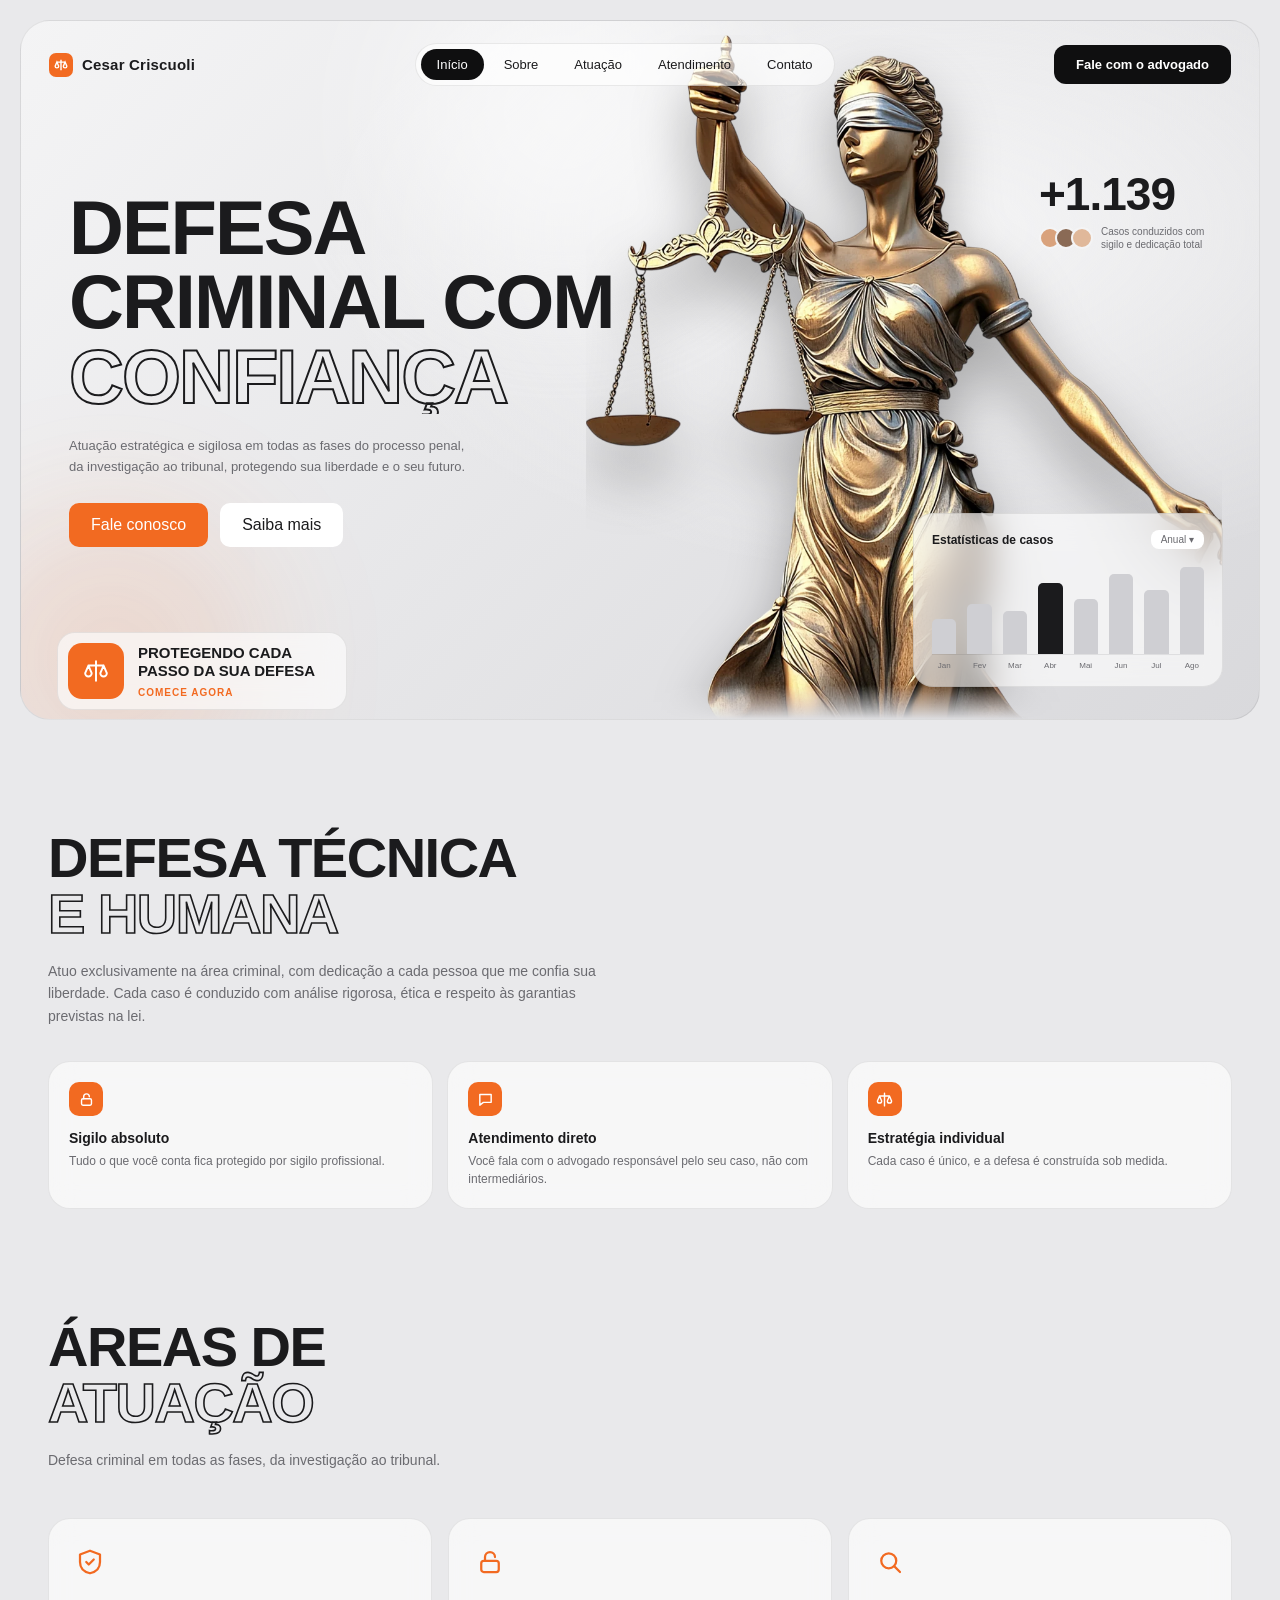
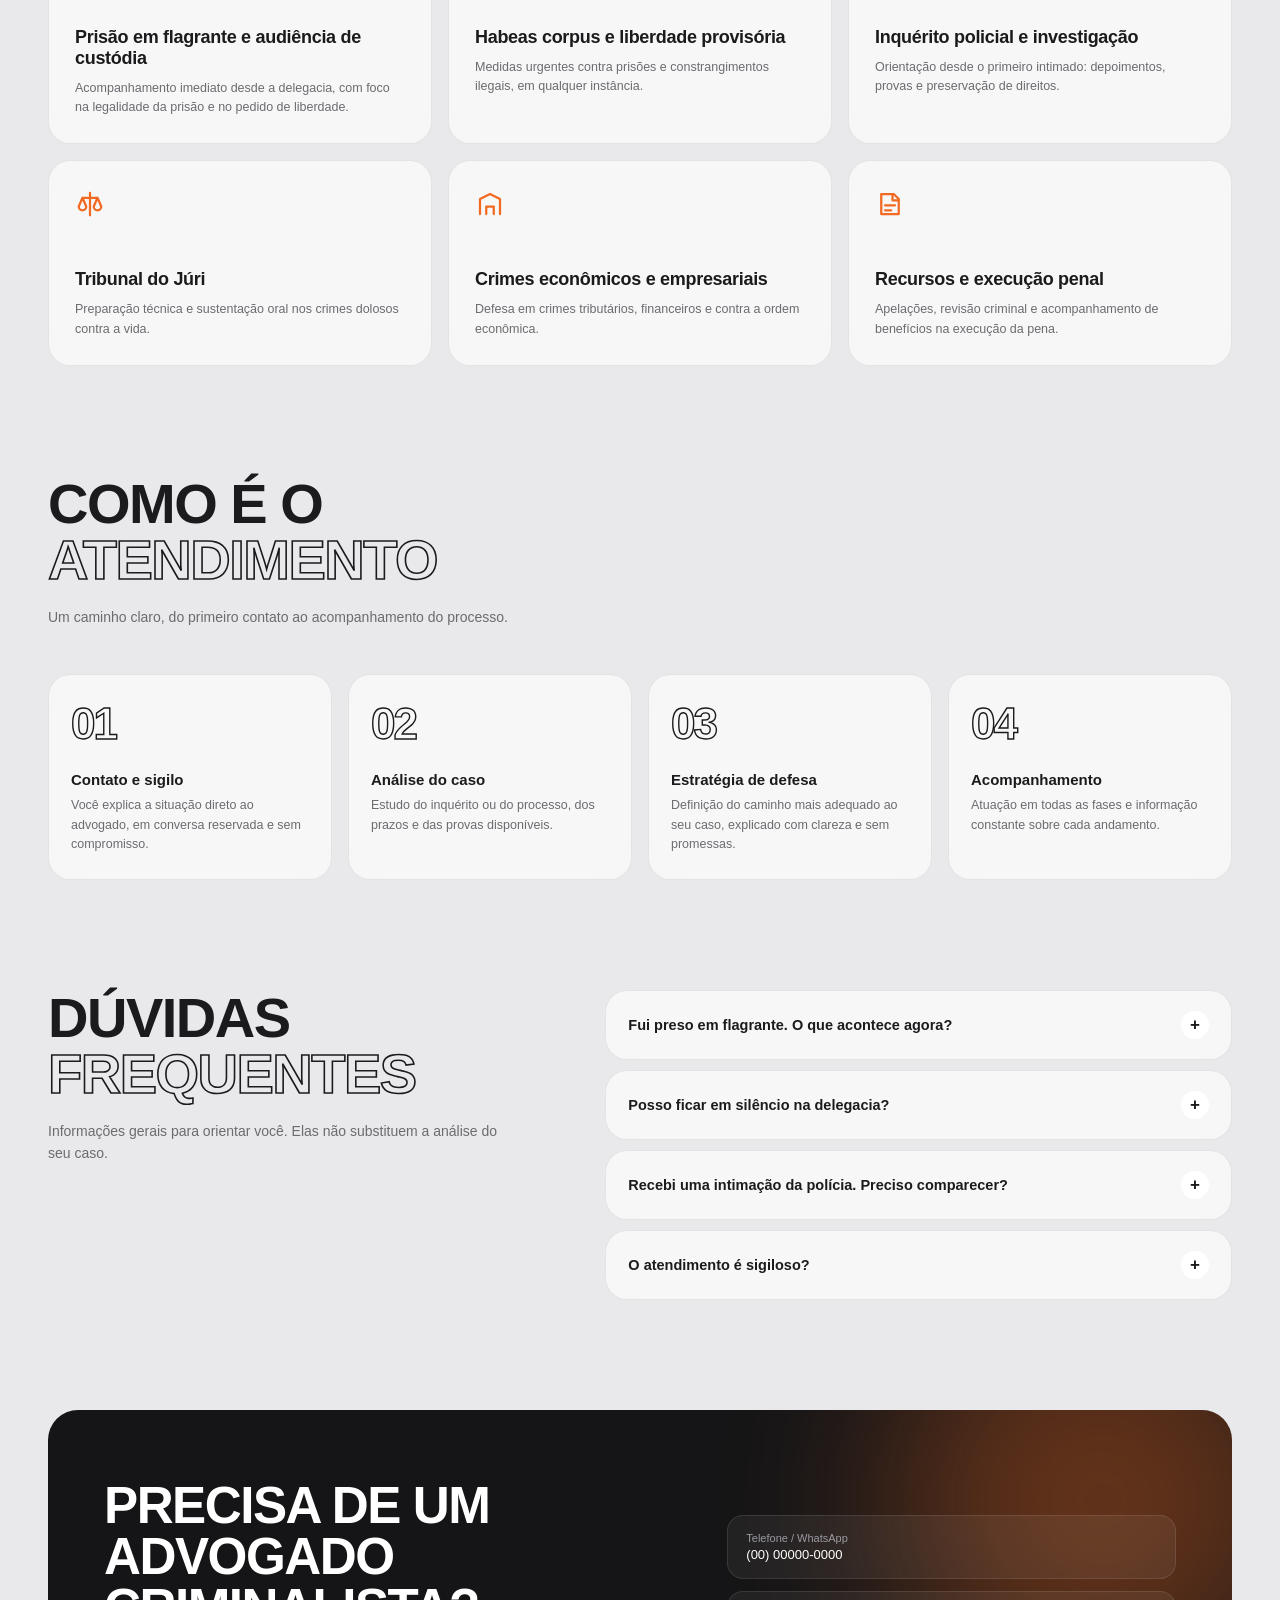
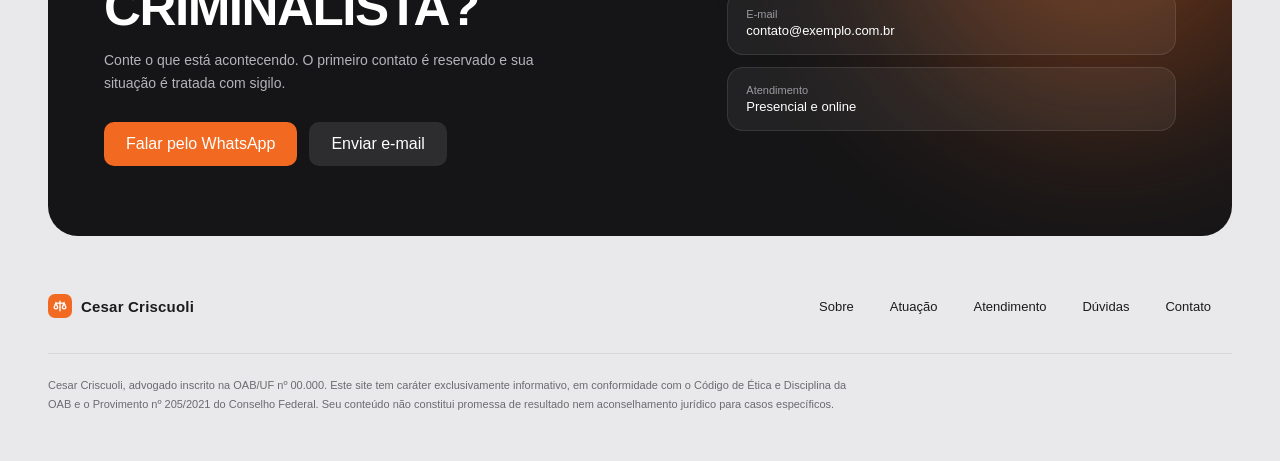
==== exemplo3/index.html @ bf40778b "inserindo novos portfolios" ====
<!DOCTYPE html>
<html lang="pt-BR">
<head>
<meta charset="UTF-8">
<meta name="viewport" content="width=device-width, initial-scale=1, viewport-fit=cover">
<title>Cesar Criscuoli | Advogado Criminalista</title>
<style>
:root{--bg:#e9e9eb;--stage1:#f4f4f5;--stage2:#d9d9dc;--ink:#1b1b1d;--mut:#6b6b70;--acc:#f26a21;--acc2:#d9540f;--card:rgba(255,255,255,.62);--line:rgba(0,0,0,.08);--btn:#0f0f10;--btnt:#fff;--ghost:#fff;--bar:#cfcfd3;
box-sizing:border-box;padding-top:env(safe-area-inset-top,0px);padding-bottom:env(safe-area-inset-bottom,0px)}
@media (prefers-color-scheme:dark){:root:not([data-theme="light"]){--bg:#101011;--stage1:#2a2a2d;--stage2:#18181a;--ink:#f2f2f3;--mut:#a1a1a8;--card:rgba(40,40,44,.65);--line:rgba(255,255,255,.1);--btn:#f2f2f3;--btnt:#111;--ghost:#2c2c30;--bar:#4a4a50}}
:root[data-theme="dark"]{--bg:#101011;--stage1:#2a2a2d;--stage2:#18181a;--ink:#f2f2f3;--mut:#a1a1a8;--card:rgba(40,40,44,.65);--line:rgba(255,255,255,.1);--btn:#f2f2f3;--btnt:#111;--ghost:#2c2c30;--bar:#4a4a50}
*{box-sizing:border-box;margin:0}
html{scroll-padding-top:env(safe-area-inset-top,0px)}
body{background:var(--bg);color:var(--ink);font-family:"Helvetica Neue",Inter,Arial,sans-serif;padding:20px;min-height:100vh}
.stage{position:relative;max-width:1240px;margin:0 auto;min-height:700px;border-radius:30px;overflow:hidden;background:radial-gradient(900px 500px at 75% 30%,var(--stage1),transparent 70%),linear-gradient(135deg,var(--stage1),var(--stage2));border:1px solid var(--line);isolation:isolate}
.blob{position:absolute;border-radius:50%;filter:blur(70px);z-index:-1;opacity:.55;animation:drift 14s ease-in-out infinite alternate}
.b1{width:340px;height:340px;background:#fff;top:-80px;left:30%}
.b2{width:300px;height:300px;background:rgba(242,106,33,.25);bottom:-90px;left:-60px;animation-delay:-5s}
@keyframes drift{to{transform:translate(50px,40px) scale(1.15)}}
/* nav */
nav{position:absolute;top:22px;left:28px;right:28px;display:flex;align-items:center;justify-content:space-between;z-index:5;animation:down .9s cubic-bezier(.2,.8,.2,1) both}
@keyframes down{from{opacity:0;transform:translateY(-24px)}}
.logo{display:flex;align-items:center;gap:9px;font-weight:700;font-size:15px;letter-spacing:.2px}
.logo i{width:24px;height:24px;border-radius:7px;background:var(--acc);display:grid;place-items:center}
.logo svg{width:14px;height:14px}
.menu{display:flex;gap:4px;padding:5px;border-radius:999px;background:var(--card);backdrop-filter:blur(12px);border:1px solid var(--line)}
.menu a{font-size:13px;color:var(--ink);text-decoration:none;padding:8px 16px;border-radius:999px;transition:background .3s,color .3s}
.menu a:hover,.menu a.on{background:var(--btn);color:var(--btnt)}
.login{background:var(--btn);color:var(--btnt);border:0;border-radius:12px;padding:12px 22px;font-size:13px;font-weight:600;cursor:pointer;transition:transform .3s,box-shadow .3s}
.login:hover{transform:translateY(-2px);box-shadow:0 10px 24px rgba(0,0,0,.25)}
/* copy */
.copy{position:absolute;left:48px;top:170px;max-width:560px;z-index:3}
h1{font-size:clamp(40px,6vw,76px);line-height:.98;font-weight:800;letter-spacing:-2px;text-transform:uppercase}
h1 .l{display:block;overflow:hidden}
h1 .l span{display:block;transform:translateY(105%);animation:up 1s cubic-bezier(.2,.8,.2,1) forwards}
h1 .l:nth-child(2) span{animation-delay:.12s}h1 .l:nth-child(3) span{animation-delay:.24s}
h1 .out{color:transparent;-webkit-text-stroke:2px var(--ink);transition:color .5s}
h1 .out:hover{color:var(--ink)}
@keyframes up{to{transform:none}}
.sub{margin-top:22px;max-width:400px;font-size:13px;line-height:1.55;color:var(--mut)}
.cta{display:flex;gap:12px;margin-top:26px}
.btn{font:600 13px inherit;font-family:inherit;border:0;border-radius:10px;padding:13px 22px;cursor:pointer;position:relative;overflow:hidden;transition:transform .3s,box-shadow .3s}
.btn.p{background:var(--acc);color:#fff}
.btn.p::after{content:"";position:absolute;inset:0;background:linear-gradient(110deg,transparent 30%,rgba(255,255,255,.45) 50%,transparent 70%);transform:translateX(-120%);animation:shine 3.5s 2s infinite}
@keyframes shine{to{transform:translateX(120%)}}
.btn.p:hover{background:var(--acc2);transform:translateY(-3px);box-shadow:0 12px 26px rgba(242,106,33,.4)}
.btn.g{background:var(--ghost);color:var(--ink)}
.btn.g:hover{transform:translateY(-3px);box-shadow:0 10px 22px rgba(0,0,0,.15)}
.fade{opacity:0;animation:in .9s cubic-bezier(.2,.8,.2,1) forwards}
@keyframes in{from{opacity:0;transform:translateY(26px)}to{opacity:1;transform:none}}
/* statue */
.statue{position:absolute;right:3%;bottom:0;height:98%;width:auto;aspect-ratio:1023/1100;z-index:1;opacity:0;transform-origin:50% 100%;animation:rise 1.4s .3s cubic-bezier(.2,.8,.2,1) forwards,sway 7s 1.8s ease-in-out infinite;filter:drop-shadow(0 30px 28px rgba(0,0,0,.3));-webkit-mask-image:linear-gradient(to top,transparent 0,#000 5%);mask-image:linear-gradient(to top,transparent 0,#000 5%)}
@keyframes rise{from{opacity:0;transform:translateY(60px) scale(.96)}to{opacity:1;transform:none}}
@keyframes sway{0%,100%{transform:rotate(-.8deg)}50%{transform:rotate(.8deg) translateY(-6px)}}
/* stat */
.stat{position:absolute;right:48px;top:150px;z-index:3;text-align:left;animation-delay:1s}
.stat b{display:block;font-size:46px;font-weight:700;letter-spacing:-1px;line-height:1}
.faces{display:flex;align-items:center;gap:8px;margin-top:8px}
.faces span{display:flex}
.faces i{width:22px;height:22px;border-radius:50%;border:2px solid var(--stage1);margin-left:-6px;background:#c98;}
.faces i:nth-child(1){background:#d9a27c;margin:0}.faces i:nth-child(2){background:#8a6a55}.faces i:nth-child(3){background:#e0b89a}
.faces small{font-size:10px;line-height:1.3;color:var(--mut);max-width:110px}
/* person card */
.person{position:absolute;left:36px;bottom:9px;z-index:3;display:flex;align-items:center;gap:14px;padding:10px 18px 10px 10px;border-radius:18px;background:var(--card);backdrop-filter:blur(14px);border:1px solid var(--line);animation-delay:1.2s;transition:transform .4s}
.person:hover{transform:translateY(-5px)}
.ph{width:56px;height:56px;border-radius:14px;background:var(--acc);display:grid;place-items:center;flex:none}
.ph svg{width:26px;height:26px}
.ph .ico{position:absolute;top:6px;left:6px;width:18px;height:18px;border-radius:50%;background:#fff;display:grid;place-items:center;font-size:10px}
.person h4{font-size:15px;line-height:1.15;font-weight:700;text-transform:uppercase;max-width:190px}
.person p{font-size:10px;letter-spacing:1px;margin-top:8px;font-weight:700;color:var(--acc);cursor:pointer}
/* chart card */
.chart{position:absolute;right:36px;bottom:32px;width:310px;z-index:3;padding:16px 18px;border-radius:20px;background:var(--card);backdrop-filter:blur(16px);border:1px solid var(--line);animation-delay:1.4s;transition:transform .4s}
.chart:hover{transform:translateY(-5px)}
.ch{display:flex;justify-content:space-between;align-items:center;font-size:12px;font-weight:600}
.ch em{font-style:normal;font-size:10px;font-weight:500;padding:4px 10px;border-radius:8px;background:var(--ghost);color:var(--mut)}
.bars{display:flex;align-items:flex-end;gap:11px;height:92px;margin-top:14px;border-bottom:1px solid var(--line)}
.bars div{flex:1;height:var(--h);background:var(--bar);border-radius:5px 5px 0 0;transform:scaleY(0);transform-origin:bottom;animation:grow .9s cubic-bezier(.2,.8,.2,1) forwards;animation-delay:calc(1.8s + var(--i)*.09s);transition:background .3s}
.bars div:hover{background:var(--acc)}
.bars div.hi{background:var(--ink)}
@keyframes grow{to{transform:scaleY(1)}}
.mo{display:flex;gap:11px;margin-top:6px;font-size:8px;color:var(--mut)}.mo span{flex:1;text-align:center}
/* mobile */
@media(max-width:900px){
 body{padding:10px}.stage{min-height:980px;border-radius:24px}
 .menu{display:none}.copy{left:22px;right:22px;top:110px}
 .stat{top:auto;right:22px;bottom:300px}
 .statue{right:-12%;height:50%;bottom:150px}
 .person{left:16px;bottom:16px;right:16px}.chart{display:none}
}
@media(prefers-reduced-motion:reduce){*,*::before,*::after{animation-duration:.01ms!important;animation-iteration-count:1!important;transition:none!important}.fade,.statue,.bars div,h1 .l span{opacity:1;transform:none}}
:focus-visible{outline:2px solid var(--acc);outline-offset:3px}

/* ===== seções ===== */
html{scroll-behavior:smooth}
.wrap{max-width:1240px;margin:0 auto}
.sec{padding:110px 28px 0}
.hd{max-width:640px}
.hd h2{font-size:clamp(32px,4.4vw,56px);line-height:1;font-weight:800;letter-spacing:-1.5px;text-transform:uppercase}
.hd h2 .out{color:transparent;-webkit-text-stroke:1.6px var(--ink);display:block}
.hd p{margin-top:18px;font-size:14px;line-height:1.6;color:var(--mut);max-width:460px}
.rv{opacity:0;transform:translateY(34px);transition:opacity .9s cubic-bezier(.2,.8,.2,1),transform .9s cubic-bezier(.2,.8,.2,1);transition-delay:var(--d,0s)}
.rv.in{opacity:1;transform:none}
.glass{background:var(--card);backdrop-filter:blur(14px);border:1px solid var(--line);border-radius:22px}
/* sobre */
.about{display:block}
.portrait{position:relative;aspect-ratio:4/5;border-radius:26px;overflow:hidden;background:linear-gradient(160deg,var(--stage1),var(--stage2));border:1px solid var(--line)}
.portrait img{position:absolute;left:0;bottom:0;width:100%;height:96%;object-fit:contain;object-position:50% 100%;transition:transform 1.2s cubic-bezier(.2,.8,.2,1)}
.portrait:hover img{transform:scale(1.04)}
.ph img{position:absolute;left:0;bottom:0;width:100%;height:100%;object-fit:cover;object-position:50% 12%}
.portrait .tag{position:absolute;left:14px;bottom:14px;right:14px;padding:12px 16px;font-size:12px;display:flex;justify-content:space-between;gap:10px}
.portrait .tag b{font-size:14px}
.about .hd{max-width:720px}.about .hd p{max-width:560px}
.pillars{display:grid;grid-template-columns:repeat(3,1fr);gap:14px;margin-top:34px}
.pillar{padding:20px;transition:transform .4s,box-shadow .4s}
.pillar:hover{transform:translateY(-6px);box-shadow:0 18px 34px rgba(0,0,0,.12)}
.pillar i{display:grid;place-items:center;width:34px;height:34px;border-radius:10px;background:var(--acc);margin-bottom:14px}
.pillar i svg{width:17px;height:17px}
.pillar h4{font-size:14px;margin-bottom:6px}
.pillar p{font-size:12px;line-height:1.5;color:var(--mut)}
/* atuação */
.areas{display:grid;grid-template-columns:repeat(3,1fr);gap:16px;margin-top:46px}
.area{padding:28px 26px 26px;position:relative;overflow:hidden;transition:transform .45s,background .45s,color .45s,box-shadow .45s;cursor:default}
.area::before{content:"";position:absolute;left:0;top:0;height:3px;width:0;background:var(--acc);transition:width .6s cubic-bezier(.2,.8,.2,1)}
.area:hover{transform:translateY(-8px);background:var(--btn);color:var(--btnt);box-shadow:0 24px 44px rgba(0,0,0,.2)}
.area:hover::before{width:100%}
.area svg{width:30px;height:30px;margin-bottom:46px;stroke:var(--acc)}
.area h3{font-size:18px;letter-spacing:-.3px;margin-bottom:10px}
.area p{font-size:12.5px;line-height:1.55;color:var(--mut);transition:color .45s}
.area:hover p{color:inherit;opacity:.78}
/* atendimento */
.steps{display:grid;grid-template-columns:repeat(4,1fr);gap:16px;margin-top:46px;position:relative}
.step{padding:24px 22px}
.step b{display:block;font-size:44px;font-weight:800;letter-spacing:-2px;color:transparent;-webkit-text-stroke:1.4px var(--ink);margin-bottom:22px;transition:color .5s}
.step:hover b{color:var(--acc);-webkit-text-stroke-color:var(--acc)}
.step h4{font-size:15px;margin-bottom:8px}
.step p{font-size:12.5px;line-height:1.55;color:var(--mut)}
/* faq */
.faq{display:grid;grid-template-columns:1fr 1.25fr;gap:56px;align-items:start}
.qs{display:grid;gap:10px}
details.q{padding:0 22px;transition:background .3s}
details.q summary{list-style:none;cursor:pointer;padding:20px 0;font-size:14.5px;font-weight:600;display:flex;justify-content:space-between;gap:16px;align-items:center}
details.q summary::-webkit-details-marker{display:none}
details.q summary::after{content:"+";flex:none;width:28px;height:28px;border-radius:50%;background:var(--ghost);display:grid;place-items:center;font-size:17px;transition:transform .4s,background .3s,color .3s}
details.q[open] summary::after{transform:rotate(135deg);background:var(--acc);color:#fff}
details.q p{padding:0 0 22px;font-size:13px;line-height:1.65;color:var(--mut);animation:in .5s cubic-bezier(.2,.8,.2,1)}
/* contato */
.cta-panel{position:relative;overflow:hidden;border-radius:30px;padding:70px 56px;background:#151517;color:#fff;display:grid;grid-template-columns:1.3fr 1fr;gap:40px;align-items:center;isolation:isolate}
.cta-panel::before{content:"";position:absolute;width:420px;height:420px;border-radius:50%;background:rgba(242,106,33,.35);filter:blur(90px);right:-80px;top:-120px;z-index:-1;animation:drift 12s ease-in-out infinite alternate}
.cta-panel h2{font-size:clamp(30px,4vw,52px);line-height:1;font-weight:800;letter-spacing:-1.5px;text-transform:uppercase}
.cta-panel>div>p{margin-top:16px;font-size:14px;line-height:1.6;color:#b4b4ba;max-width:440px}
.cta-panel .cta{margin-top:28px;flex-wrap:wrap}
.cta-panel .btn.g{background:rgba(255,255,255,.1);color:#fff}
.cta-panel a.btn{text-decoration:none;display:inline-block}
.info{display:grid;gap:12px}
.info div{padding:16px 18px;border-radius:16px;background:rgba(255,255,255,.06);border:1px solid rgba(255,255,255,.1);font-size:13px;transition:background .3s,transform .3s}
.info div:hover{background:rgba(255,255,255,.12);transform:translateX(6px)}
.info small{display:block;font-size:11px;color:#9a9aa2;margin-bottom:3px}
footer{padding:50px 28px 28px}
.ft{display:flex;justify-content:space-between;align-items:center;gap:20px;flex-wrap:wrap;padding-bottom:26px;border-bottom:1px solid var(--line)}
.ft .menu{background:none;border:0;backdrop-filter:none}
.legal{margin-top:22px;font-size:11px;line-height:1.7;color:var(--mut);max-width:820px}
@media(max-width:900px){
 .sec{padding:80px 12px 0}.about,.faq,.cta-panel{grid-template-columns:1fr;gap:34px}
 .areas,.pillars{grid-template-columns:1fr}.steps{grid-template-columns:1fr 1fr}
 .cta-panel{padding:44px 26px}.ft .menu{display:flex;flex-wrap:wrap}footer{padding:40px 12px 20px}
}
@media(max-width:520px){.steps{grid-template-columns:1fr}}
@media(prefers-reduced-motion:reduce){.rv{opacity:1;transform:none}html{scroll-behavior:auto}}
</style>
</head>
<body>
<section class="stage" id="stage">
  <div class="blob b1"></div><div class="blob b2"></div>

  <nav>
    <div class="logo"><i><svg viewBox="0 0 24 24" fill="none" stroke="#fff" stroke-width="2.4"><path d="M12 3v18M5 7h14M5 7l-3 7a3 3 0 006 0zM19 7l-3 7a3 3 0 006 0z"/></svg></i>Cesar Criscuoli</div>
    <div class="menu"><a class="on" href="#">Início</a><a href="#sobre">Sobre</a><a href="#atuacao">Atuação</a><a href="#atendimento">Atendimento</a><a href="#contato">Contato</a></div>
    <a class="login" href="#contato" style="text-decoration:none">Fale com o advogado</a>
  </nav>

  <div class="copy">
    <h1><span class="l"><span>Defesa</span></span><span class="l"><span>criminal com</span></span><span class="l"><span class="out">confiança</span></span></h1>
    <p class="sub fade" style="animation-delay:.7s">Atuação estratégica e sigilosa em todas as fases do processo penal, da investigação ao tribunal, protegendo sua liberdade e o seu futuro.</p>
    <div class="cta fade" style="animation-delay:.9s"><a class="btn p" href="#contato" style="text-decoration:none">Fale conosco</a><a class="btn g" href="#atuacao" style="text-decoration:none">Saiba mais</a></div>
  </div>

  <img class="statue" alt="Estátua da Justiça" width="1023" height="1100" src="[data-uri]">

  <div class="stat fade"><b id="n">0</b><div class="faces"><span><i></i><i></i><i></i></span><small>Casos conduzidos com sigilo e dedicação total</small></div></div>

  <div class="person fade">
    <div class="ph"><svg viewBox="0 0 24 24" fill="none" stroke="#fff" stroke-width="1.8" stroke-linecap="round" stroke-linejoin="round"><path d="M12 3v18M5 7h14M5 7l-3 7a3 3 0 006 0zM19 7l-3 7a3 3 0 006 0z"/></svg></div>
    <div><h4>Protegendo cada passo da sua defesa</h4><p>COMECE AGORA</p></div>
  </div>

  <div class="chart fade">
    <div class="ch">Estatísticas de casos<em>Anual ▾</em></div>
    <div class="bars">
      <div style="--h:38%;--i:0"></div><div style="--h:55%;--i:1"></div><div style="--h:47%;--i:2"></div><div style="--h:78%;--i:3" class="hi"></div><div style="--h:60%;--i:4"></div><div style="--h:88%;--i:5"></div><div style="--h:70%;--i:6"></div><div style="--h:96%;--i:7"></div>
    </div>
    <div class="mo"><span>Jan</span><span>Fev</span><span>Mar</span><span>Abr</span><span>Mai</span><span>Jun</span><span>Jul</span><span>Ago</span></div>
  </div>
</section>

<main class="wrap">
<section class="sec" id="sobre"><div class="about">
  <div><div class="hd rv"><h2>Defesa técnica<span class="out">e humana</span></h2><p>Atuo exclusivamente na área criminal, com dedicação a cada pessoa que me confia sua liberdade. Cada caso é conduzido com análise rigorosa, ética e respeito às garantias previstas na lei.</p></div>
  <div class="pillars"><div class="pillar glass rv" style="--d:0.0s"><i><svg viewBox="0 0 24 24" fill="none" stroke="#fff" stroke-width="2" stroke-linecap="round" stroke-linejoin="round"><rect x="5" y="11" width="14" height="9" rx="2"/><path d="M8 11V8a4 4 0 018 0"/></svg></i><h4>Sigilo absoluto</h4><p>Tudo o que você conta fica protegido por sigilo profissional.</p></div><div class="pillar glass rv" style="--d:0.1s"><i><svg viewBox="0 0 24 24" fill="none" stroke="#fff" stroke-width="2" stroke-linecap="round" stroke-linejoin="round"><path d="M4 5h16v11H9l-5 4z"/></svg></i><h4>Atendimento direto</h4><p>Você fala com o advogado responsável pelo seu caso, não com intermediários.</p></div><div class="pillar glass rv" style="--d:0.2s"><i><svg viewBox="0 0 24 24" fill="none" stroke="#fff" stroke-width="2" stroke-linecap="round" stroke-linejoin="round"><path d="M12 3v18M5 7h14M5 7l-3 7a3 3 0 006 0zM19 7l-3 7a3 3 0 006 0z"/></svg></i><h4>Estratégia individual</h4><p>Cada caso é único, e a defesa é construída sob medida.</p></div></div></div>
</div></section>

<section class="sec" id="atuacao"><div class="hd rv"><h2>Áreas de<span class="out">atuação</span></h2><p>Defesa criminal em todas as fases, da investigação ao tribunal.</p></div><div class="areas"><article class="area glass rv" style="--d:0.0s"><svg viewBox="0 0 24 24" fill="none" stroke-width="1.8" stroke-linecap="round" stroke-linejoin="round"><path d="M12 3l8 3v6c0 5-3.5 8-8 9-4.5-1-8-4-8-9V6z"/><path d="M9 12l2 2 4-4"/></svg><h3>Prisão em flagrante e audiência de custódia</h3><p>Acompanhamento imediato desde a delegacia, com foco na legalidade da prisão e no pedido de liberdade.</p></article><article class="area glass rv" style="--d:0.08s"><svg viewBox="0 0 24 24" fill="none" stroke-width="1.8" stroke-linecap="round" stroke-linejoin="round"><rect x="5" y="11" width="14" height="9" rx="2"/><path d="M8 11V8a4 4 0 018 0"/></svg><h3>Habeas corpus e liberdade provisória</h3><p>Medidas urgentes contra prisões e constrangimentos ilegais, em qualquer instância.</p></article><article class="area glass rv" style="--d:0.16s"><svg viewBox="0 0 24 24" fill="none" stroke-width="1.8" stroke-linecap="round" stroke-linejoin="round"><circle cx="11" cy="11" r="6"/><path d="M20 20l-4.5-4.5"/></svg><h3>Inquérito policial e investigação</h3><p>Orientação desde o primeiro intimado: depoimentos, provas e preservação de direitos.</p></article><article class="area glass rv" style="--d:0.0s"><svg viewBox="0 0 24 24" fill="none" stroke-width="1.8" stroke-linecap="round" stroke-linejoin="round"><path d="M12 3v18M6 7h12M6 7l-3 7a3 3 0 006 0zM18 7l-3 7a3 3 0 006 0z"/></svg><h3>Tribunal do Júri</h3><p>Preparação técnica e sustentação oral nos crimes dolosos contra a vida.</p></article><article class="area glass rv" style="--d:0.08s"><svg viewBox="0 0 24 24" fill="none" stroke-width="1.8" stroke-linecap="round" stroke-linejoin="round"><path d="M4 20V8l8-4 8 4v12"/><path d="M9 20v-6h6v6"/></svg><h3>Crimes econômicos e empresariais</h3><p>Defesa em crimes tributários, financeiros e contra a ordem econômica.</p></article><article class="area glass rv" style="--d:0.16s"><svg viewBox="0 0 24 24" fill="none" stroke-width="1.8" stroke-linecap="round" stroke-linejoin="round"><path d="M5 4h10l4 4v12H5z"/><path d="M14 4v5h5M8 13h8M8 17h5"/></svg><h3>Recursos e execução penal</h3><p>Apelações, revisão criminal e acompanhamento de benefícios na execução da pena.</p></article></div></section>

<section class="sec" id="atendimento"><div class="hd rv"><h2>Como é o<span class="out">atendimento</span></h2><p>Um caminho claro, do primeiro contato ao acompanhamento do processo.</p></div><div class="steps"><div class="step glass rv" style="--d:0.0s"><b>01</b><h4>Contato e sigilo</h4><p>Você explica a situação direto ao advogado, em conversa reservada e sem compromisso.</p></div><div class="step glass rv" style="--d:0.1s"><b>02</b><h4>Análise do caso</h4><p>Estudo do inquérito ou do processo, dos prazos e das provas disponíveis.</p></div><div class="step glass rv" style="--d:0.2s"><b>03</b><h4>Estratégia de defesa</h4><p>Definição do caminho mais adequado ao seu caso, explicado com clareza e sem promessas.</p></div><div class="step glass rv" style="--d:0.30000000000000004s"><b>04</b><h4>Acompanhamento</h4><p>Atuação em todas as fases e informação constante sobre cada andamento.</p></div></div></section>

<section class="sec" id="duvidas"><div class="faq"><div class="hd rv"><h2>Dúvidas<span class="out">frequentes</span></h2><p>Informações gerais para orientar você. Elas não substituem a análise do seu caso.</p></div><div class="qs"><details class="q glass rv" style="--d:0.0s"><summary>Fui preso em flagrante. O que acontece agora?</summary><p>A prisão deve ser comunicada ao juiz, e a pessoa presa deve ser apresentada em audiência de custódia, em regra em até 24 horas. Nessa audiência se avalia a legalidade da prisão e se ela deve ser mantida. A presença de advogado é um direito.</p></details><details class="q glass rv" style="--d:0.08s"><summary>Posso ficar em silêncio na delegacia?</summary><p>Sim. O direito ao silêncio é garantido pela Constituição, e o silêncio não pode ser usado contra você. Antes de prestar qualquer depoimento, converse com um advogado.</p></details><details class="q glass rv" style="--d:0.16s"><summary>Recebi uma intimação da polícia. Preciso comparecer?</summary><p>Em geral, sim, mas você pode comparecer acompanhado de advogado. Avaliar a intimação antes evita erros que comprometem a defesa.</p></details><details class="q glass rv" style="--d:0.24s"><summary>O atendimento é sigiloso?</summary><p>Sim. O sigilo profissional é uma obrigação ética e legal do advogado, e tudo o que for tratado na consulta é confidencial.</p></details></div></div></section>

<section class="sec" id="contato"><div class="cta-panel rv"><div><h2>Precisa de um advogado criminalista?</h2><p>Conte o que está acontecendo. O primeiro contato é reservado e sua situação é tratada com sigilo.</p>
<div class="cta"><a class="btn p" href="https://wa.me/5500000000000" target="_blank" rel="noopener">Falar pelo WhatsApp</a><a class="btn g" href="mailto:contato@exemplo.com.br">Enviar e-mail</a></div></div>
<div class="info"><div><small>Telefone / WhatsApp</small>(00) 00000-0000</div><div><small>E-mail</small>contato@exemplo.com.br</div><div><small>Atendimento</small>Presencial e online</div></div></div></section>
</main>

<footer class="wrap"><div class="ft"><div class="logo"><i><svg viewBox="0 0 24 24" fill="none" stroke="#fff" stroke-width="2.4"><path d="M12 3v18M5 7h14M5 7l-3 7a3 3 0 006 0zM19 7l-3 7a3 3 0 006 0z"/></svg></i>Cesar Criscuoli</div>
<div class="menu"><a href="#sobre">Sobre</a><a href="#atuacao">Atuação</a><a href="#atendimento">Atendimento</a><a href="#duvidas">Dúvidas</a><a href="#contato">Contato</a></div></div>
<p class="legal">Cesar Criscuoli, advogado inscrito na OAB/UF nº 00.000. Este site tem caráter exclusivamente informativo, em conformidade com o Código de Ética e Disciplina da OAB e o Provimento nº 205/2021 do Conselho Federal. Seu conteúdo não constitui promessa de resultado nem aconselhamento jurídico para casos específicos.</p></footer>
<script>
(function(){
 var els=document.querySelectorAll('.rv');
 if(!('IntersectionObserver' in window)){els.forEach(function(e){e.classList.add('in')});return}
 var io=new IntersectionObserver(function(es){es.forEach(function(e){if(e.isIntersecting){e.target.classList.add('in');io.unobserve(e.target)}})},{threshold:.15});
 els.forEach(function(e){io.observe(e)});
})();
</script>
<script>
(function(){
  var n=document.getElementById('n'),t=1200,s=null;
  function f(ts){if(!s)s=ts;var p=Math.min((ts-s)/1800,1),e=1-Math.pow(1-p,3);n.textContent='+'+Math.round(e*t).toLocaleString('pt-BR');if(p<1)requestAnimationFrame(f)}
  setTimeout(function(){requestAnimationFrame(f)},1000);
  var st=document.getElementById('stage'),sv=st.querySelector('.statue');
  st.addEventListener('mousemove',function(e){var r=st.getBoundingClientRect(),x=(e.clientX-r.left)/r.width-.5,y=(e.clientY-r.top)/r.height-.5;sv.style.translate=(x*-18)+'px '+(y*-10)+'px'});
  st.addEventListener('mouseleave',function(){sv.style.translate='0 0'});
  sv.style.transition='translate .4s ease-out';
})();
</script>
</body>
</html>
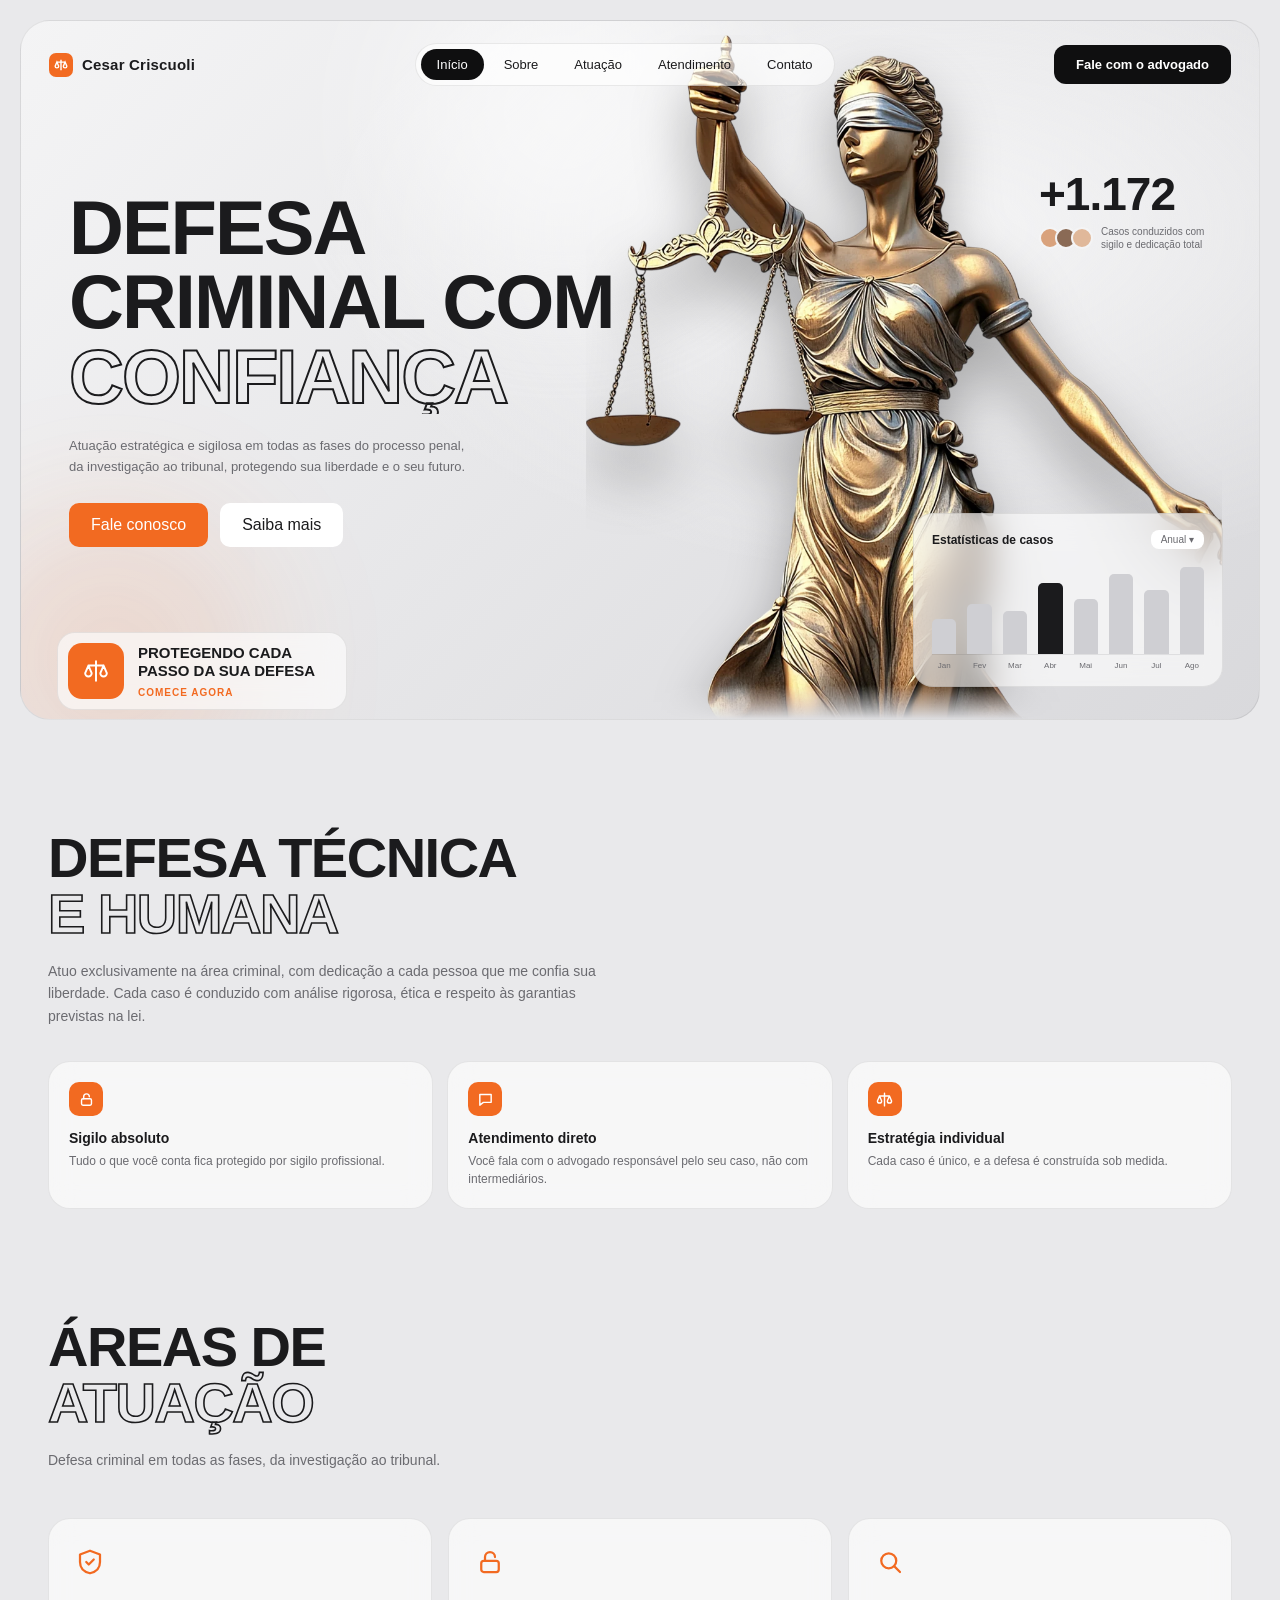
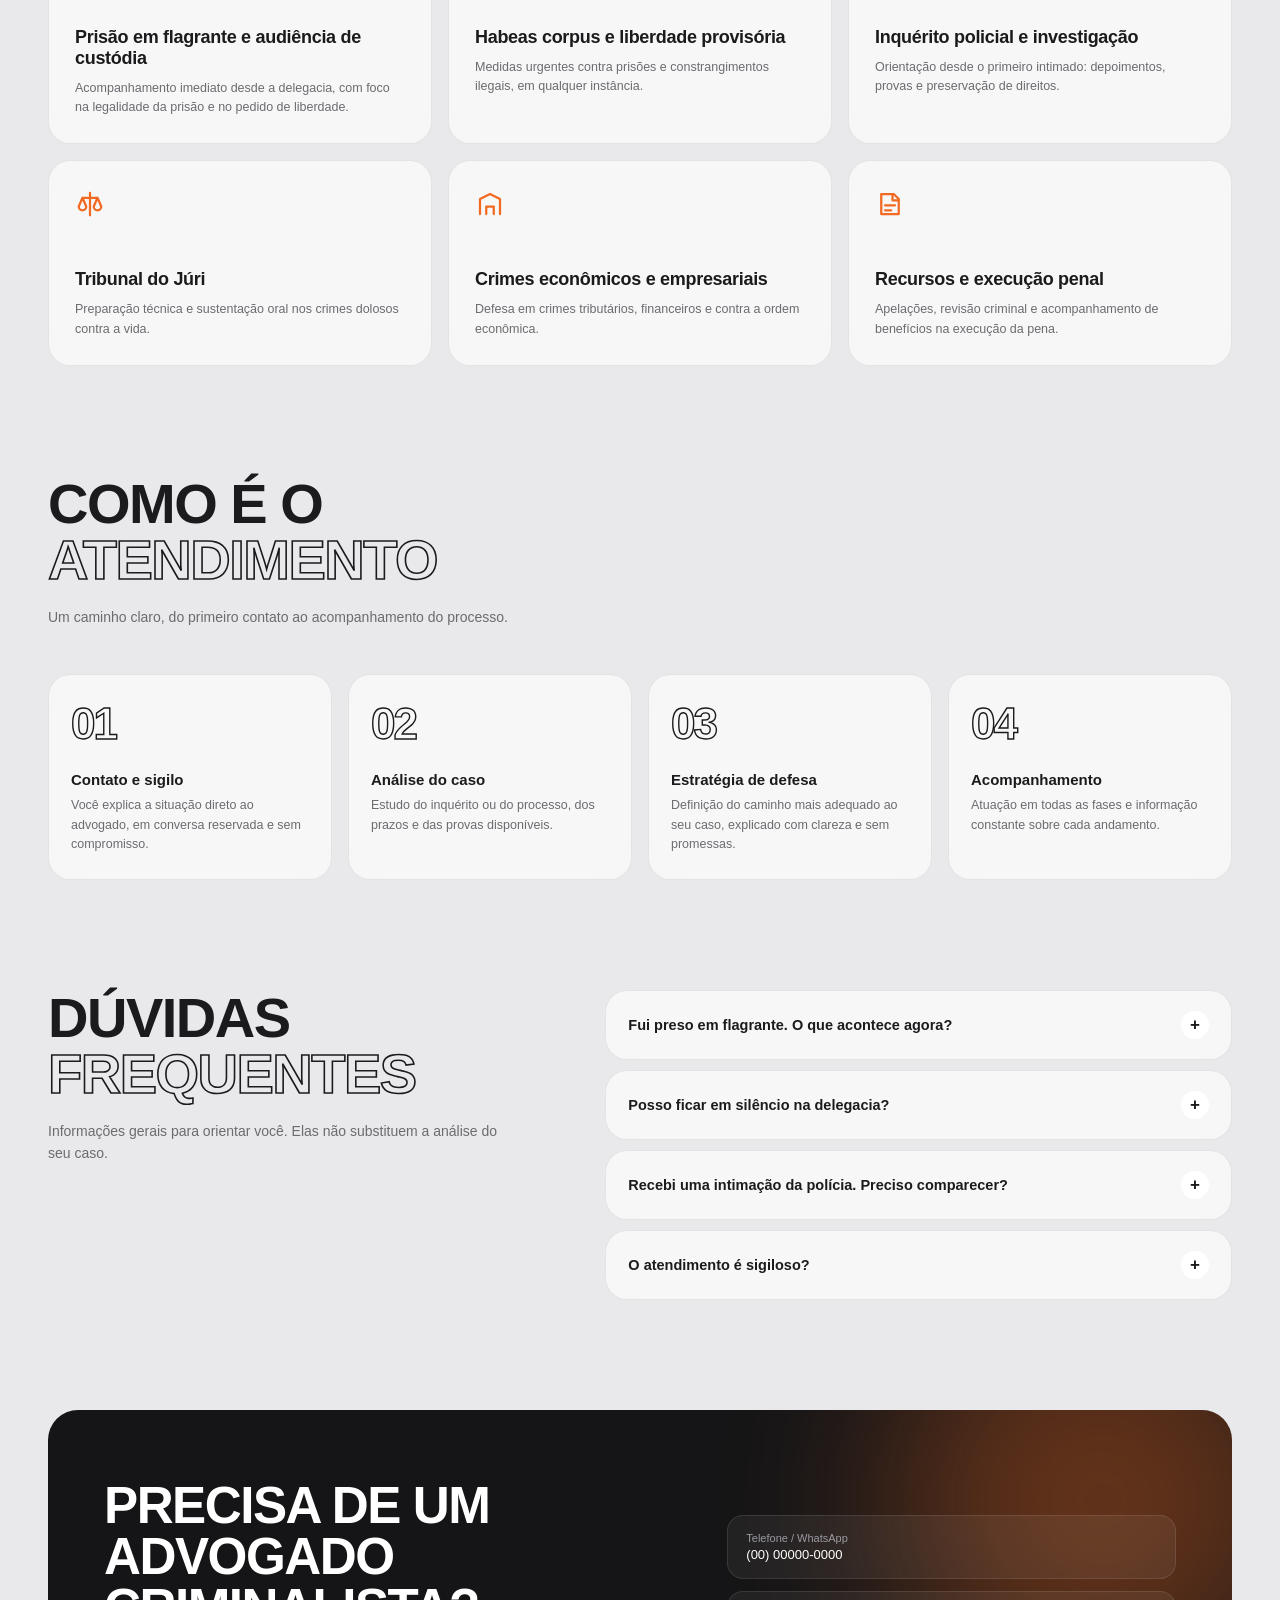
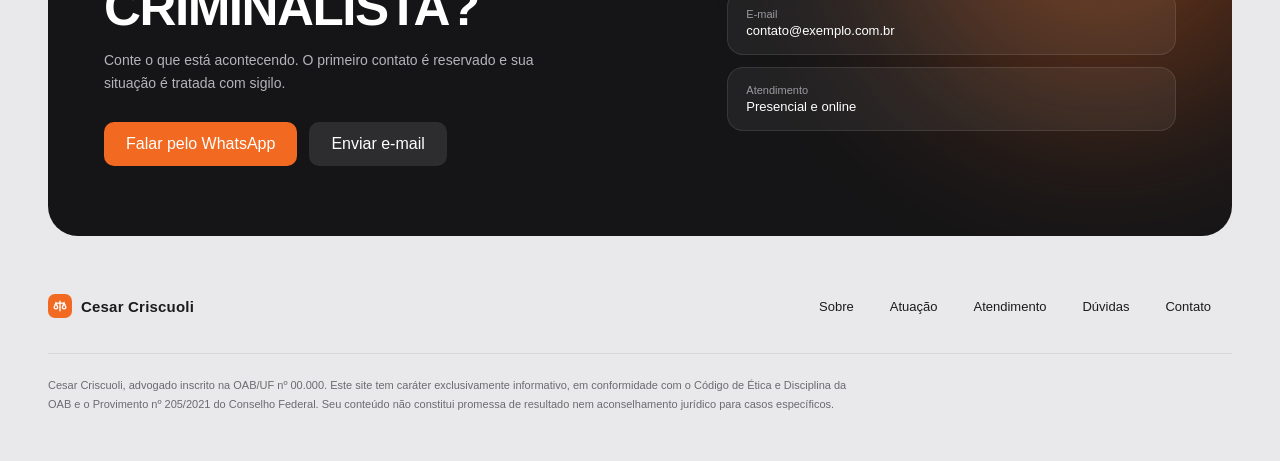
==== commit da5f0ec2: "ajuste" ====
--- a/exemplo3/index.html
+++ b/exemplo3/index.html
@@ -83,9 +83,12 @@
 @media(max-width:900px){
  body{padding:10px}.stage{min-height:980px;border-radius:24px}
  .menu{display:none}.copy{left:22px;right:22px;top:110px}
- .stat{top:auto;right:22px;bottom:300px}
+ .stat{right:22px;bottom:300px}
  .statue{right:-12%;height:50%;bottom:150px}
  .person{left:16px;bottom:16px;right:16px}.chart{display:none}
+}
+@media(max-width:700px){
+ .stat{top:70%;right:370px;bottom:300px}
 }
 @media(prefers-reduced-motion:reduce){*,*::before,*::after{animation-duration:.01ms!important;animation-iteration-count:1!important;transition:none!important}.fade,.statue,.bars div,h1 .l span{opacity:1;transform:none}}
 :focus-visible{outline:2px solid var(--acc);outline-offset:3px}
